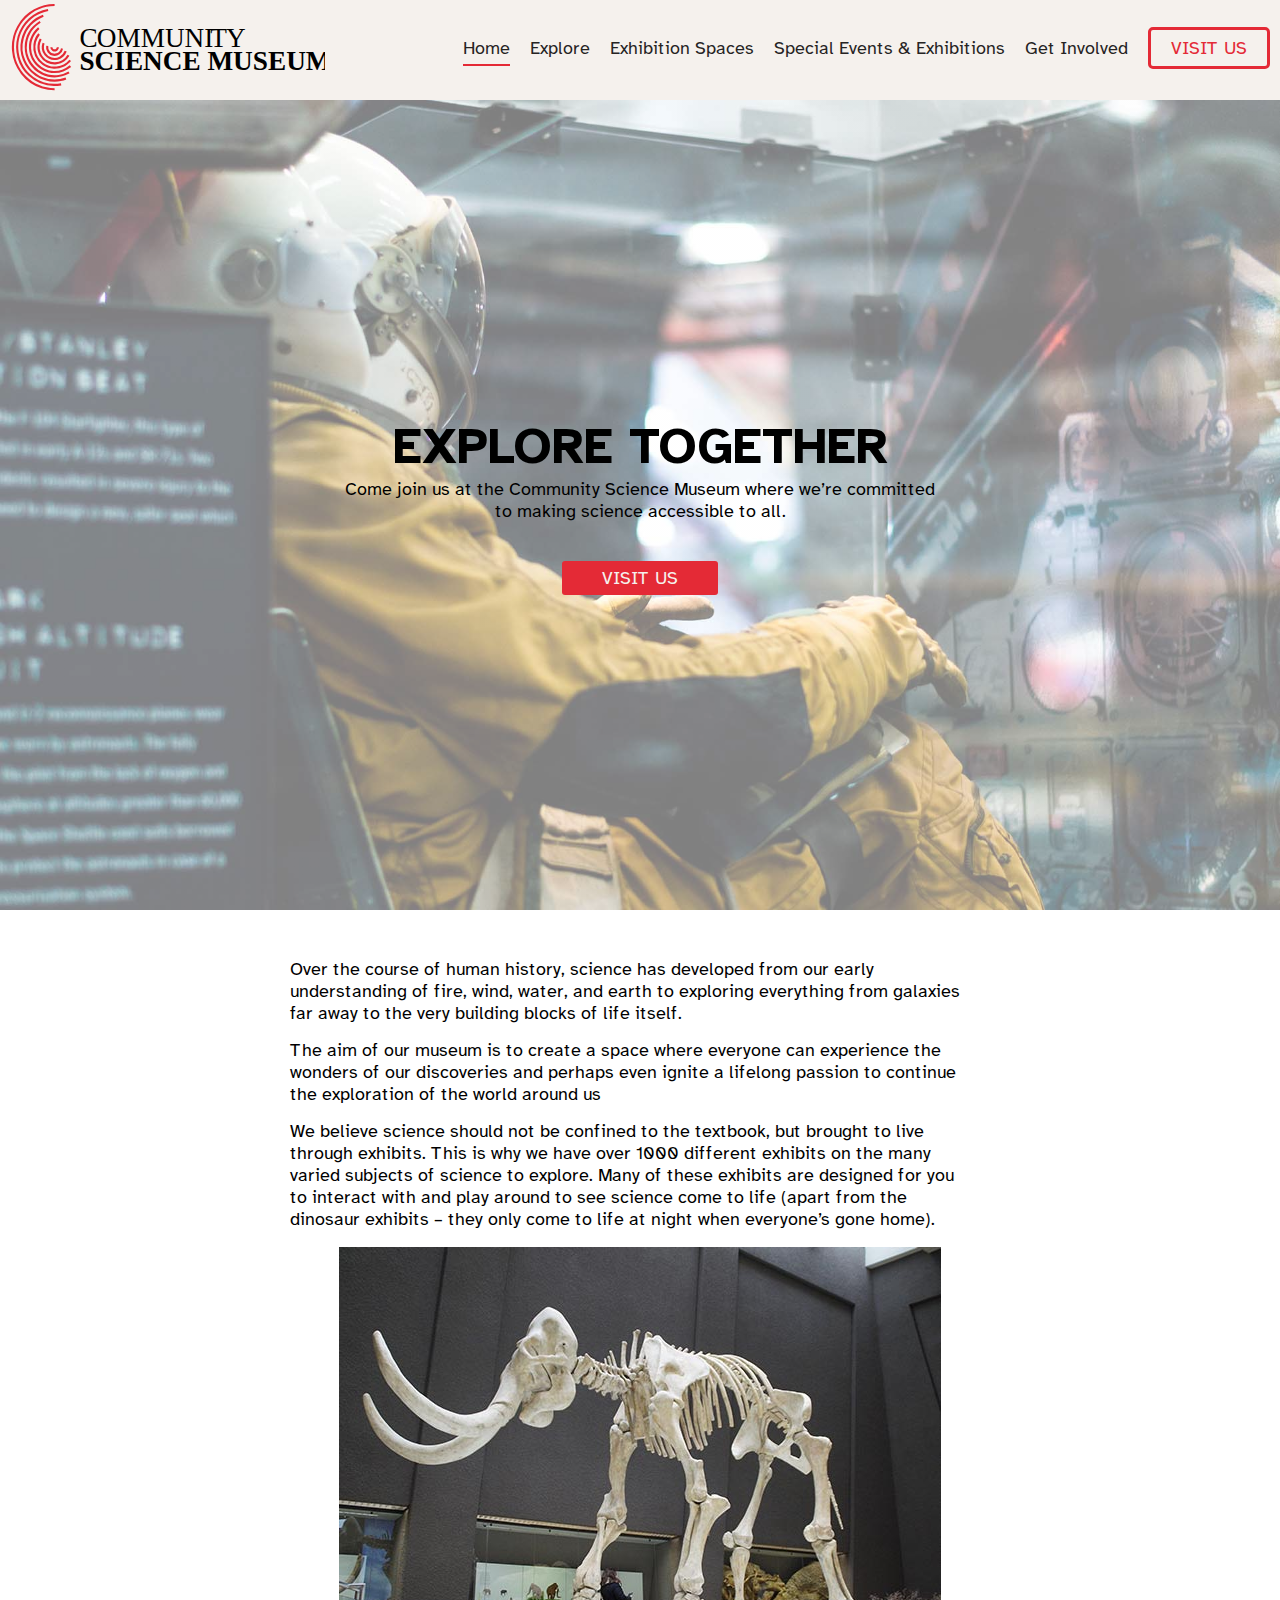
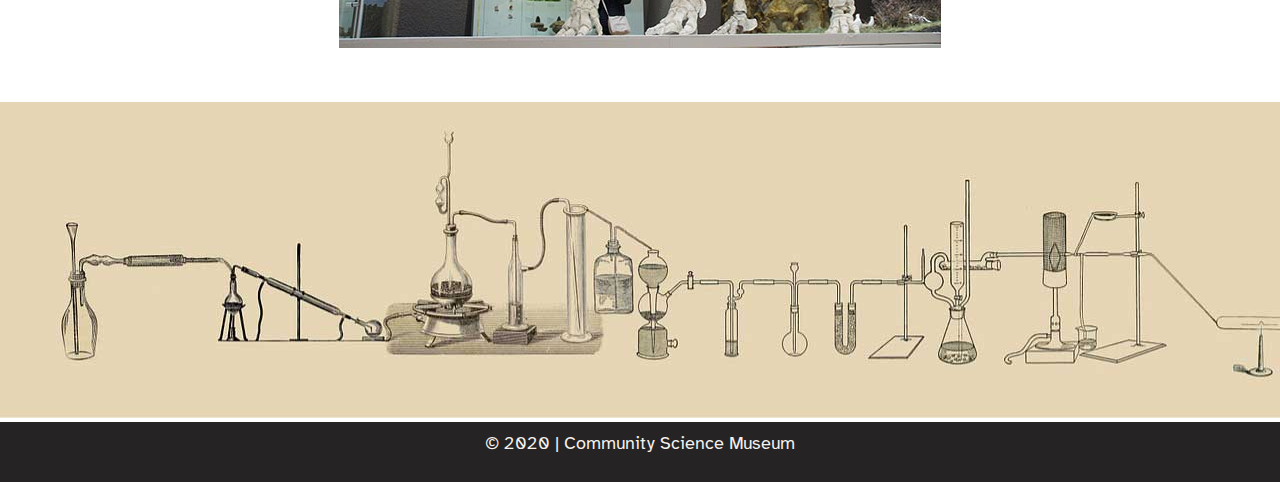
==== index.html @ a0950b67 "Initial commit" ====
<!DOCTYPE html>
<html lang="en">
  <head>
    <meta charset="UTF-8" />
    <meta name="viewport" content="width=device-width, initial-scale=1.0" />
    <meta http-equiv="X-UA-Compatible" content="ie=edge" />
    <meta
      name="description"
      content="Come join us at the Community Science Museum where we’re committed to making science accessible to all."
    />
    <link rel="icon" href="/icons/CSM Favicon.svg" />
    <link rel="stylesheet" href="/styles/style.css" />
    <title>Community Science Museum | Explore Together</title>
  </head>
  <body>
    <header class="main-header">
      <nav class="main-nav">
        <div class="nav-left">
          <a href="/index.html">
            <img id="logo" src="/images/CSM Logo.svg" alt="CSM logo" />
            <img id="logo-mobile" src="/icons/CSM Favicon.svg" alt="CSM logo" />
          </a>
        </div>
        <div class="nav-right">
          <input type="checkbox" class="menu-check" />
          <ul class="nav-links">
            <li><a id="active-nav" href="/index.html">Home</a></li>
            <li><a href="/explore.html">Explore</a></li>
            <li><a href="/spaces.html">Exhibition Spaces</a></li>
            <li><a href="/events.html">Special Events & Exhibitions</a></li>
            <li><a href="/involve.html">Get Involved</a></li>
          </ul>
          <a class="nav-cta" href="/visit.html">Visit Us</a>
          <div class="burger">
            <span></span>
            <span></span>
            <span></span>
          </div>
        </div>
      </nav>
    </header>
    <main>
      <section class="hero">
        <div class="hero-text">
          <h1>Explore Together</h1>
          <p>
            Come join us at the Community Science Museum where we’re committed
            to making science accessible to all.
          </p>
          <div class="w30"></div>
          <div>
            <a class="hero-cta" href="/visit.html">Visit Us</a>
          </div>
        </div>
      </section>
      <section class="homeintro">
        <div class="introleft">
          <p>
            Over the course of human history, science has developed from our
            early understanding of fire, wind, water, and earth to exploring
            everything from galaxies far away to the very building blocks of
            life itself.
          </p>
          <p>
            The aim of our museum is to create a space where everyone can
            experience the wonders of our discoveries and perhaps even ignite a
            lifelong passion to continue the exploration of the world around us
          </p>
          <p>
            We believe science should not be confined to the textbook, but
            brought to live through exhibits. This is why we have over 1000
            different exhibits on the many varied subjects of science to
            explore. Many of these exhibits are designed for you to interact
            with and play around to see science come to life (apart from the
            dinosaur exhibits – they only come to life at night when everyone’s
            gone home).
          </p>
        </div>
        <div class="introimage">
          <img src="/images/mammoth-1257288_1920.jpg" alt="Mammoth" />
        </div>
      </section>
      <div>
        <img src="/images/lab-512503_1920.jpg" alt="Lab" />
      </div>
    </main>
    <footer>
      <p>© 2020 | Community Science Museum</p>
    </footer>
  </body>
</html>
---- styles/style.css ----
* {
  margin: 0;
  padding: 0;
  box-sizing: border-box;
}

html {
  font-size: 62.5%;
  --light: #f5f1ed;
  --red: #e42a36;
  --dark: #252323;
}

.w50 {
  height: 50px;
}
.w30 {
  height: 30px;
}

/*FONTS*/

@font-face {
  font-family: "atkinson_bold";
  src: url("/fonts/Atkinson-Hyperlegible-Bold-102a.woff2") format("woff2"),
    url("/fonts/Atkinson-Hyperlegible-Bold-102.woff") format("woff");
  font-weight: normal;
  font-style: normal;
}

@font-face {
  font-family: "atkinson_BdIt";
  src: url("/fonts/Atkinson-Hyperlegible-BoldItalic-102a.woff2") format("woff2"),
    url("/fonts/Atkinson-Hyperlegible-BoldItalic-102.woff") format("woff");
  font-weight: normal;
  font-style: normal;
}

@font-face {
  font-family: "atkinson_italic";
  src: url("/fonts/Atkinson-Hyperlegible-Italic-102a.woff2") format("woff2"),
    url("/fonts/Atkinson-Hyperlegible-Italic-102.woff") format("woff");
  font-weight: normal;
  font-style: normal;
}

@font-face {
  font-family: "atkinson_regular";
  src: url("/fonts/Atkinson-Hyperlegible-Regular-102a.woff2") format("woff2"),
    url("/fonts/Atkinson-Hyperlegible-Regular-102.woff") format("woff");
  font-weight: normal;
  font-style: normal;
}

body {
  font-family: "atkinson_regular", sans-serif;
}

h1 {
  font-family: "atkinson_bold", sans-serif;
  font-size: 5rem;
  text-transform: uppercase;
}

h2 {
  font-family: "atkinson_regular", sans-serif;
  font-size: 4rem;
  margin-bottom: 15px;
}

h3 {
  font-family: "atkinson_bold", sans-serif;
  font-size: 3rem;
  margin-bottom: 15px;
}

p {
  font-family: "atkinson_regular", sans-serif;
  font-size: 1.8rem;
  margin-bottom: 15px;
}

#pbold {
  font-family: "atkinson_bold", sans-serif;
}

a {
  font-family: "atkinson_regular", sans-serif;
  font-size: 1.8rem;
  color: #e42a36;
  text-decoration: none;
}

/*HEADER*/

.main-header {
  background: var(--light);
  height: 10rem;
  margin: auto;
  padding-left: 10px;
  padding-right: 10px;
}

.main-nav {
  max-width: 1400px;
  margin: auto;
  padding: 5px 0;
  width: 100%;
  height: 100%;
  display: flex;
  justify-content: space-between;
  align-items: center;
}

#logo {
  width: 100%;
  height: 100%;
  margin-right: 15px;
}

.nav-right {
  display: flex;
  justify-content: center;
  align-items: center;
}

.nav-links {
  display: flex;
  justify-content: space-around;
  list-style: none;
}

.nav-links a {
  color: var(--dark);
}

.nav-links li {
  margin-right: 20px;
}

.nav-links a:hover {
  text-decoration: underline;
  text-underline-offset: 10px;
  text-decoration-color: var(--red);
  text-decoration-thickness: 2px;
}

#active-nav {
  text-decoration: underline;
  text-underline-offset: 10px;
  text-decoration-color: var(--red);
  text-decoration-thickness: 2px;
}

.nav-cta {
  font-size: 1.8rem;
  text-transform: uppercase;
  padding: 9px 20px 5px 20px;
  margin-bottom: 4px;
  background: transparent;
  border-radius: 5px;
  border-color: var(--red);
  border-style: solid;
}

.nav-cta:hover {
  background: var(--red);
  color: var(--light);
}

/* SMALLER NAV LINKS */
@media screen and (max-width: 1180px) {
  .nav-links a {
    font-size: 1.4rem;
  }
}

/* BURGER */
@media screen and (max-width: 1040px) {
  .nav-links {
    background: var(--light);
    width: 100%;
    height: 100%;
    position: fixed;
    top: 0;
    left: 100%;
    flex-direction: column;
    align-items: center;
    justify-content: space-evenly;
    text-align: center;
  }
  .nav-links a {
    font-size: 1.8rem;
  }

  .nav-cta {
    margin-right: 20px;
    font-size: 1.4rem;
    margin-bottom: 0;
  }
  .burger span {
    padding: 0.2rem 1.5rem;
    background-color: var(--dark);
    margin: 0.5rem 0rem;
    display: block;
  }

  .menu-check {
    position: absolute;
    top: 33px;
    right: 10px;
    width: 3.5rem;
    height: 3.5rem;
    cursor: pointer;
    opacity: 0;
    z-index: 100;
  }
  .menu-check:checked + .nav-links {
    transform: translate(-100%);
  }
  .menu-check:checked ~ .burger span {
    transform: translate(-100%);
  }
  .menu-check:checked {
    right: 15px;
  }
  .menu-check:checked ~ .burger span:nth-child(1) {
    transform: rotateZ(45deg) translateY(300%);
  }
  .menu-check:checked ~ .burger span:nth-child(2) {
    opacity: 0;
  }
  .menu-check:checked ~ .burger span:nth-child(3) {
    transform: rotateZ(-45deg) translateY(-300%);
  }
}

@media screen and (min-width: 1041px) {
  .menu-check {
    display: none;
  }
}

/* LOGO MOBILE */
@media screen and (max-width: 540px) {
  #logo {
    max-width: 250px;
  }
}

@media screen and (max-width: 446px) {
  #logo {
    display: none;
  }
  #logo-mobile {
    width: 8rem;
    height: 100%;
    max-height: 8rem;
  }
  .nav-cta {
    font-size: 1.4rem;
    border: none;
  }
  .nav-cta:hover {
    background: transparent;
    color: var(--red);
  }
}

@media screen and (min-width: 447px) {
  #logo-mobile {
    display: none;
  }
}

/* FOOTER */
footer {
  height: 60px;
  width: 100%;
  display: flex;
  justify-content: center;
  align-items: center;
  background-color: var(--dark);
}

footer p {
  color: var(--light);
}

/* HOME */
.hero {
  height: 90vh;
  width: 100%;
  background: linear-gradient(
      0deg,
      rgba(255, 255, 255, 0.5),
      rgba(255, 255, 255, 0.5)
    ),
    url(/images/hero-bg.jpg);

  margin: auto;
  background-size: cover;
  background-repeat: no-repeat;
  display: flex;
  justify-content: center;
  align-items: center;
  text-align: center;
  padding: 15px;
}

.hero-text {
  max-width: 600px;
}

.hero-cta {
  color: var(--light);
  background-color: var(--red);
  border-radius: 3px;
  text-transform: uppercase;
  padding: 9px 40px 6px 40px;
}

.hero-cta:hover {
  background-color: #e0515a;
}

.homeintro {
  max-width: 1400px;
  margin: 50px auto 50px auto;
  display: flex;
  justify-content: center;
  align-items: center;
  flex-wrap: wrap;
}

.introleft {
  padding-right: 30px;
  max-width: 700px;
}

/* EXPLORE */
.explorewrapper {
  max-width: 1400px;
  margin: auto;
}

.exploretitle {
  margin: 80px 5px 80px 5px;
  display: flex;
  justify-content: center;
  align-items: center;
}

.xcont {
  margin: 50px 10px 50px 10px;
}

.xcontent {
  display: flex;
  justify-content: center;
  align-items: center;
  flex-wrap: wrap;
}

.xleft {
  max-width: 700px;
  padding-right: 30px;
}

.xright {
  max-width: 600px;
  padding-left: 30px;
}

/* SPACES */
#spaceshero {
  height: 200px;
  background: linear-gradient(
      0deg,
      rgba(255, 255, 255, 0.7),
      rgba(255, 255, 255, 0.7)
    ),
    url(/images/scott-webb-102825.jpg);
  background-position: center;
}

.cosbg {
  background: var(--light);
  padding: 80px 10px;
}
.cosmology {
  max-width: 1400px;
  margin: auto;
}

.cosmology p {
  max-width: 700px;
}

.evobg {
  padding: 80px 10px;
}
.evolution {
  max-width: 1400px;
  margin: auto;
}

.biobg {
  padding: 80px 10px;
  background: var(--red);
  color: var(--light);
}
.aibg {
  padding: 80px 10px;
  background: var(--dark);
  color: var(--light);
}
.blankbg {
  padding: 80px 10px;
}

.card {
  max-width: 1000px;
  margin: 15px auto 15px auto;
  background: var(--light);
  padding: 80px 30px;
}

.card2 {
  max-width: 800px;
  margin: 15px auto 15px auto;
  text-align: center;
  padding: 15px 30px;
}

#visithero {
  height: 200px;
  background: linear-gradient(
      0deg,
      rgba(255, 255, 255, 0.7),
      rgba(255, 255, 255, 0.7)
    ),
    url(/images/william-bout-264826.jpg);
  background-position: center;
}

.visitinfo {
  max-width: 1400px;
  margin: auto;
  padding: 80px 30px;
}
.card3 {
  max-width: 800px;
  padding: 15px 30px;
}

.hourslist {
  font-size: 1.8rem;
}
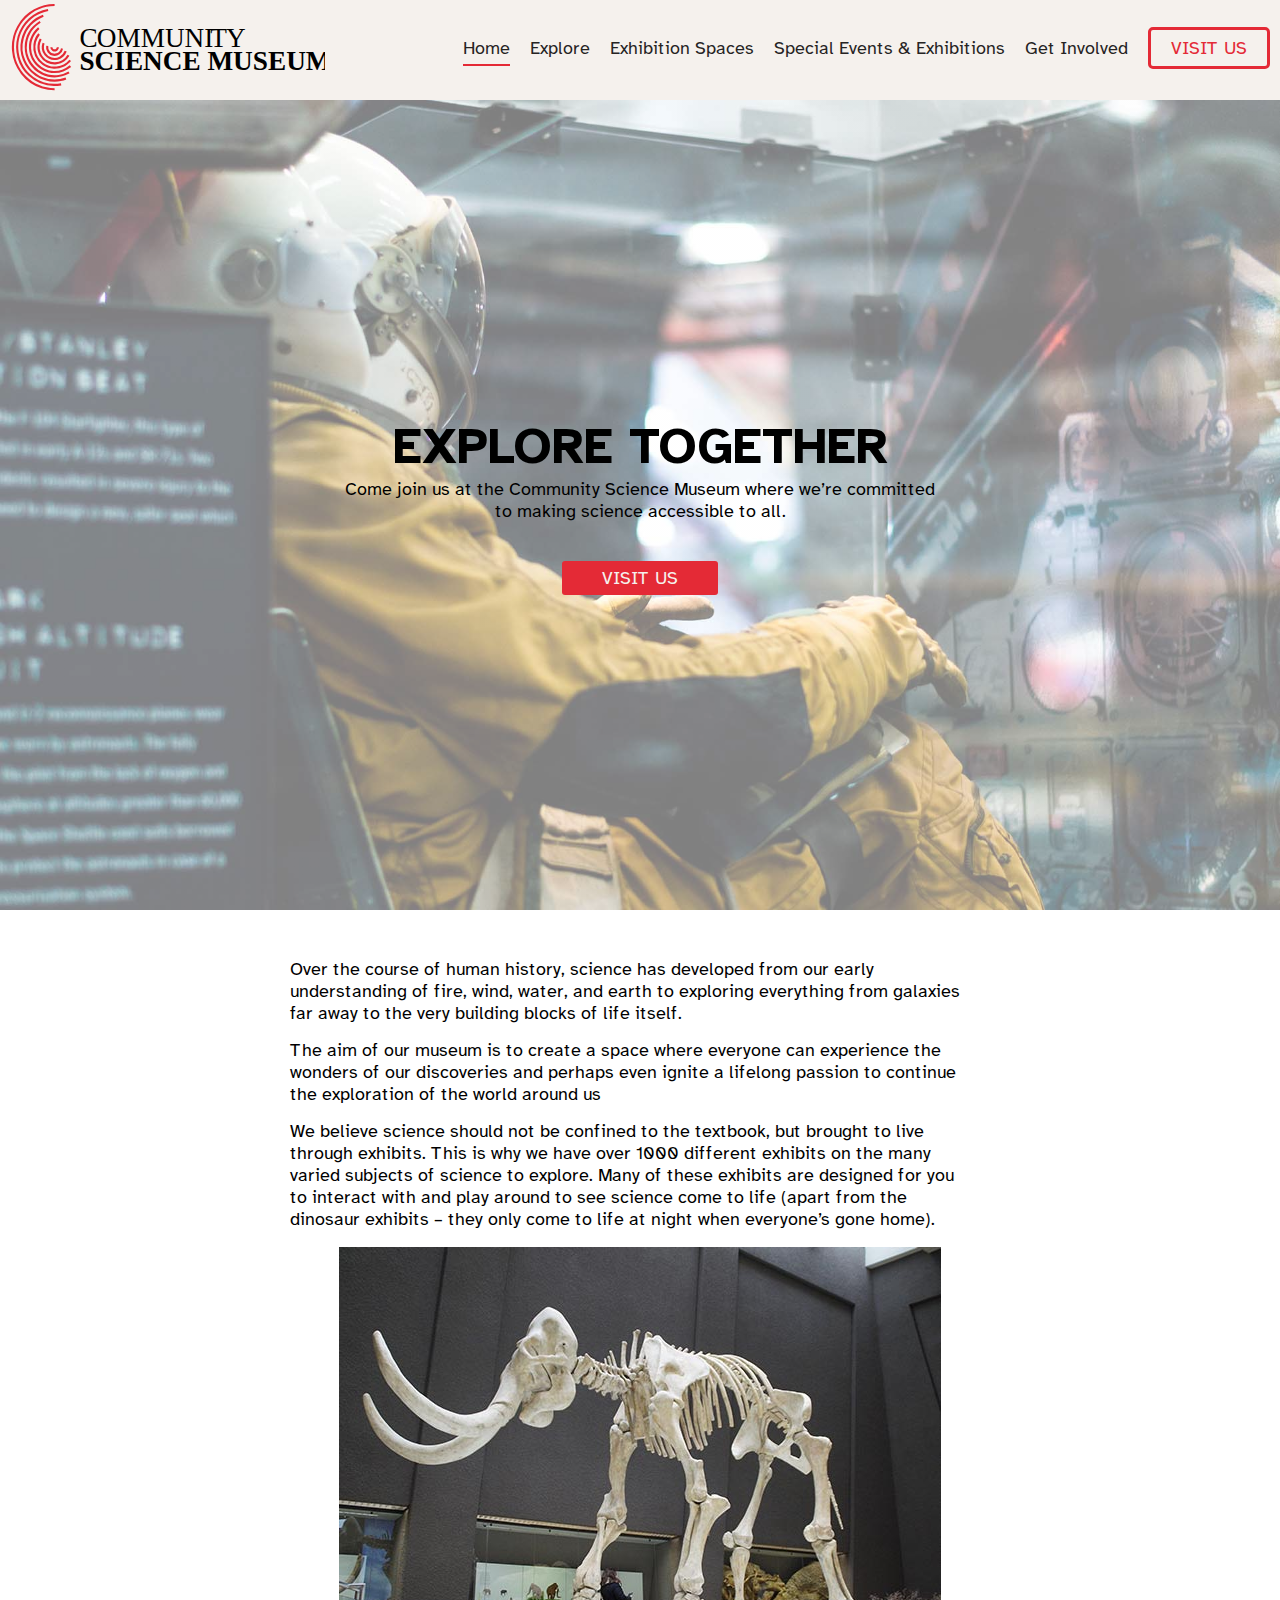
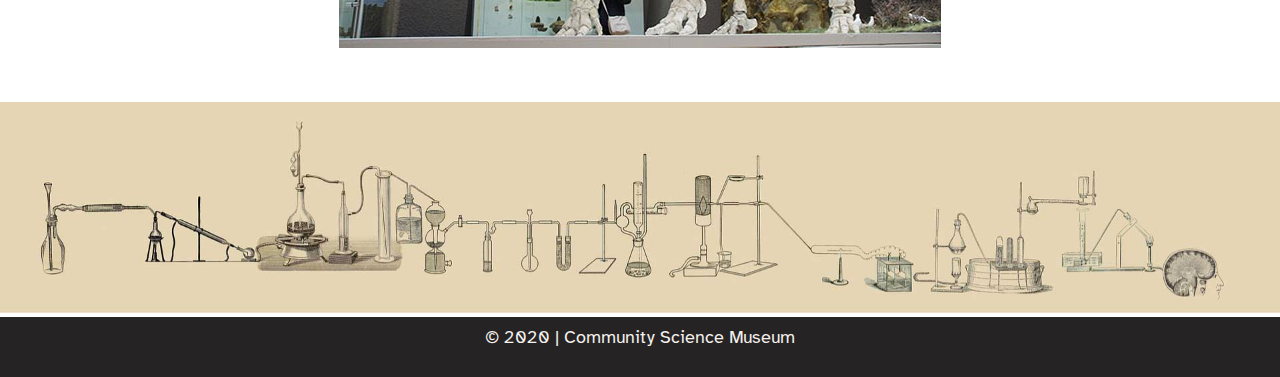
==== commit 473c8c84: "Bug fixes" ====
--- a/index.html
+++ b/index.html
@@ -80,7 +80,7 @@
           <img src="/images/mammoth-1257288_1920.jpg" alt="Mammoth" />
         </div>
       </section>
-      <div>
+      <div class="homebottomimage">
         <img src="/images/lab-512503_1920.jpg" alt="Lab" />
       </div>
     </main>
--- a/styles/style.css
+++ b/styles/style.css
@@ -333,6 +333,11 @@
   flex-wrap: wrap;
 }
 
+img {
+  max-width: 100%;
+  overflow: hidden;
+}
+
 .introleft {
   padding-right: 30px;
   max-width: 700px;
